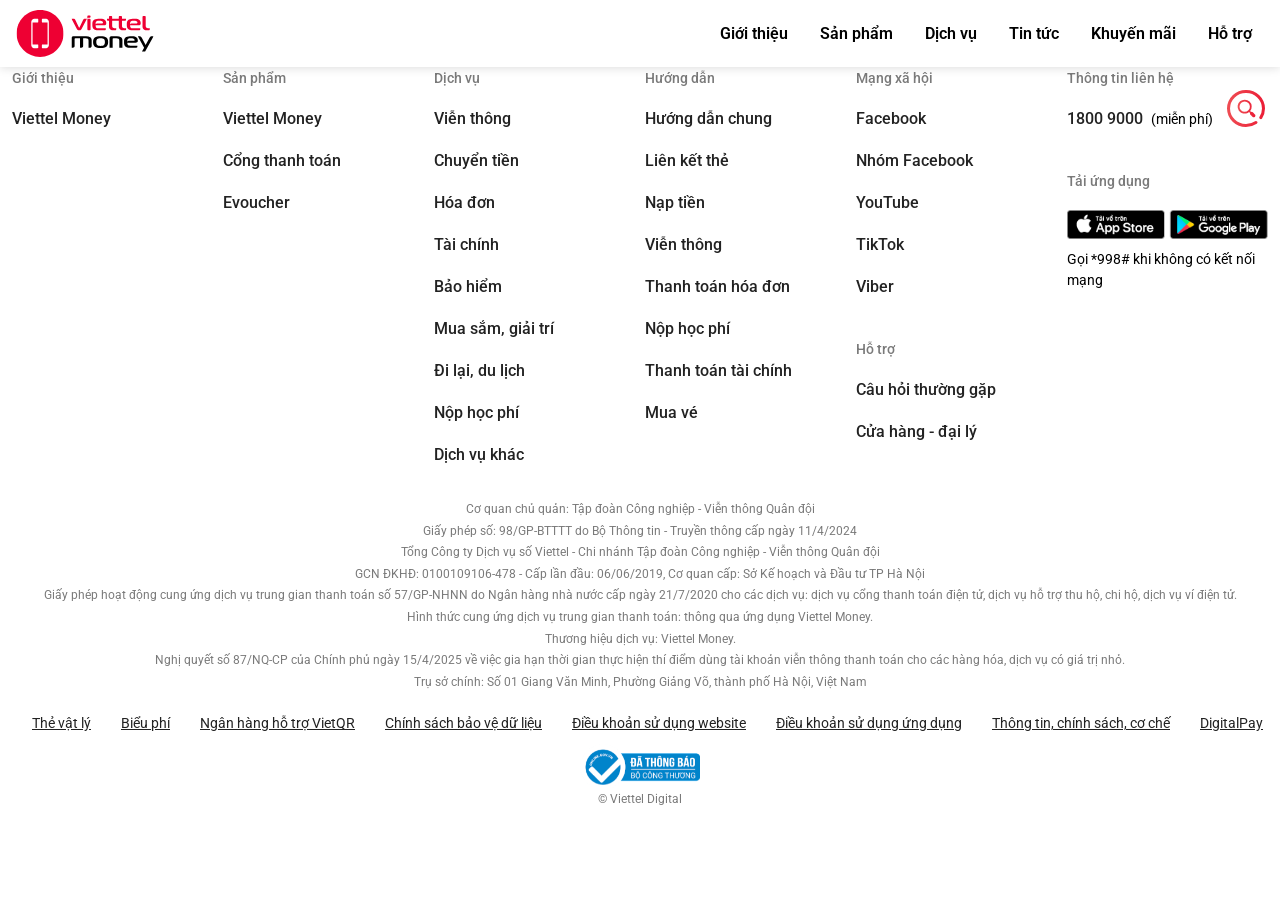
==== index.html @ 2fd71004 "up" ====
<!DOCTYPE html>
<html lang="ja">
	<head>
		<meta charset="utf-8">
		<meta http-equiv="x-ua-compatible" content="ie=edge">
		<meta name="viewport" content="width=device-width,initial-scale=1,user-scalable=no">
		<title></title>
		<meta name="description" content="">
		<meta name="keywords" content="">
		<meta name="format-detection" content="telephone=no">
		<link type="text/css" rel="stylesheet" href="./css/styles.css">
	</head>
	<body>
		<header id="header">
			<div class="inner">
				<a href="./" class="header-logo">
					<img src="./img/logo.svg" alt="img">
				</a>
				<nav class="header-nav">
					<ul class="header-nav__menu">
						<li class="header-nav__menu-item">
							<a href="">Giới thiệu</a>
						</li>
						<li class="header-nav__menu-item">
							<a href="">Sản phẩm</a>
						</li>
						<li class="header-nav__menu-item">
							<a href="">Dịch vụ</a>
						</li>
						<li class="header-nav__menu-item">
							<a href="">Tin tức</a>
						</li>
						<li class="header-nav__menu-item">
							<a href="">Khuyến mãi</a>
						</li>
						<li class="header-nav__menu-item">
							<a href="">Hỗ trợ</a>
						</li>
					</ul>
				</nav>
				<span class="js-mobile">
					<span></span>
				</span>
			</div>
		</header>
		<main id="page-index" class="wrapper">
			<section>
			</section>
		</main>
		<footer id="footer">
			<div class="inner">
				<nav class="footer-nav">
					<div class="footer-nav__item">
						<h4 class="footer-nav__ttl">Giới thiệu</h4>
						<ul class="footer-nav__menu">
							<li><a href="">Viettel Money</a></li>
						</ul>
					</div>
					<div class="footer-nav__item">
						<h4 class="footer-nav__ttl">Sản phẩm</h4>
						<ul class="footer-nav__menu">
							<li><a href="">Viettel Money</a></li>
							<li><a href="">Cổng thanh toán</a></li>
							<li><a href="">Evoucher</a></li>
						</ul>
					</div>
					<div class="footer-nav__item">
						<h4 class="footer-nav__ttl">Dịch vụ</h4>
						<ul class="footer-nav__menu">
							<li><a href="">Viễn thông</a></li>
							<li><a href="">Chuyển tiền</a></li>
							<li><a href="">Hóa đơn</a></li>
							<li><a href="">Tài chính</a></li>
							<li><a href="">Bảo hiểm</a></li>
							<li><a href="">Mua sắm, giải trí</a></li>
							<li><a href="">Đi lại, du lịch</a></li>
							<li><a href="">Nộp học phí</a></li>
							<li><a href="">Dịch vụ khác</a></li>
						</ul>
					</div>
					<div class="footer-nav__item">
						<h4 class="footer-nav__ttl">Hướng dẫn</h4>
						<ul class="footer-nav__menu">
							<li><a href="">Hướng dẫn chung</a></li>
							<li><a href="">Liên kết thẻ</a></li>
							<li><a href="">Nạp tiền</a></li>
							<li><a href="">Viễn thông</a></li>
							<li><a href="">Thanh toán hóa đơn</a></li>
							<li><a href="">Nộp học phí</a></li>
							<li><a href="">Thanh toán tài chính</a></li>
							<li><a href="">Mua vé</a></li>
						</ul>
					</div>
					<div class="footer-nav__item">
						<h4 class="footer-nav__ttl">Mạng xã hội</h4>
						<ul class="footer-nav__menu">
							<li><a href="">Facebook</a></li>
							<li><a href="">Nhóm Facebook</a></li>
							<li><a href="">YouTube</a></li>
							<li><a href="">TikTok</a></li>
							<li><a href="">Viber</a></li>
						</ul>
						<h4 class="footer-nav__ttl">Hỗ trợ</h4>
						<ul class="footer-nav__menu">
							<li><a href="">Câu hỏi thường gặp</a></li>
							<li><a href="">Cửa hàng - đại lý</a></li>
						</ul>
					</div>
					<div class="footer-nav__item">
						<h4 class="footer-nav__ttl">Thông tin liên hệ</h4>
						<ul class="footer-nav__menu">
							<li><a href="">1800 9000 &nbsp;</a><span>(miễn phí)</span></li>
						</ul>
						<h4 class="footer-nav__ttl">Tải ứng dụng</h4>
						<div class="footer-nav__img">
							<a href="viettelmoney.go.link/hvnWR" target="_blank">
								<img src="./img/app.png" alt="img">
							</a>
						</div>
						<p>Gọi *998# khi không có kết nối mạng</p>
					</div>
				</nav>
				<div class="footer-note">
					<p> Cơ quan chủ quản: Tập đoàn Công nghiệp - Viễn thông Quân đội<br> Giấy phép số: 98/GP-BTTTT do Bộ Thông tin - Truyền thông cấp ngày 11/4/2024<br> Tổng Công ty Dịch vụ số Viettel - Chi nhánh Tập đoàn Công nghiệp - Viễn thông Quân đội<br> GCN ĐKHĐ: 0100109106-478 - Cấp lần đầu: 06/06/2019, Cơ quan cấp: Sở Kế hoạch và Đầu tư TP Hà Nội<br> Giấy phép hoạt động cung ứng dịch vụ trung gian thanh toán số 57/GP-NHNN do Ngân hàng nhà nước cấp ngày 21/7/2020 cho các dịch vụ: dịch vụ cổng thanh toán điện tử, dịch vụ hỗ trợ thu hộ, chi hộ, dịch vụ ví điện tử.<br> Hình thức cung ứng dịch vụ trung gian thanh toán: thông qua ứng dụng Viettel Money.<br> Thương hiệu dịch vụ: Viettel Money.<br> Nghị quyết số 87/NQ-CP của Chính phủ ngày 15/4/2025 về việc gia hạn thời gian thực hiện thí điểm dùng tài khoản viễn thông thanh toán cho các hàng hóa, dịch vụ có giá trị nhỏ.<br> Trụ sở chính: Số 01 Giang Văn Minh, Phường Giảng Võ, thành phố Hà Nội, Việt Nam </p>
				</div>
				<ul class="footer-links">
					<li><a href="https://viettelmoney.vn/wp-content/uploads/Thevatly.pdf" target="_blank">Thẻ vật lý</a></li>
					<li><a href="https://viettelmoney.vn/wp-content/uploads/BieuphidichvuViettelMoney.pdf" target="_blank">Biểu phí</a></li>
					<li><a href="https://viettelmoney.vn/wp-content/uploads/NganhanghotroVietQR.pdf" target="_blank">Ngân hàng hỗ trợ VietQR</a></li>
					<li><a href="https://viettelmoney.vn/wp-content/uploads/Baovedulieucanhan.pdf" target="_blank">Chính sách bảo vệ dữ liệu</a></li>
					<li><a href="https://viettelmoney.vn/wp-content/uploads/TNC-ViettelMoney.pdf" target="_blank">Điều khoản sử dụng website</a></li>
					<li><a href="https://viettelmoney.vn/wp-content/uploads/DieukhoansudungViettelMoney.pdf" target="_blank">Điều khoản sử dụng ứng dụng</a></li>
					<li><a href="https://viettelmoney.vn/wp-content/uploads/QCHDsanTMDTViettelMoney.pdf" target="_blank">Thông tin, chính sách, cơ chế</a></li>
					<li><a href="https://viettelmoney.vn/wp-content/uploads/DieukhoanvaBieuphiDigitalPay.pdf" target="_blank">DigitalPay</a></li>
				</ul>
				<div class="footer-nooty">
					<a href="http://online.gov.vn/Website/chi-tiet-135501" target="_blank"><img src="./img/nooty.png" alt="img" width="120"></a>
				</div>
				<div class="copyright"> © Viettel Digital </div>
			</div>
		</footer>
		<div class="search-item open-search">
			<img src="./img/search.svg" alt="search">
		</div>
		<div class="popup" id="popup-search">
			<div class="popup-bg js-close"></div>
			<div class="popup-content">
				<div class="popup-content__close js-close">
					<img src="./img/close.png" alt="img">
				</div>
				<div class="popup-search">
					<div class="popup-search__input">
						<input type="text" class="form-control" placeholder="Thông tin bạn cần tìm...">
					</div>
					<button type="button" class="popup-search__btn"> Tìm kiếm </button>
				</div>
			</div>
		</div>
		<script src="https://ajax.googleapis.com/ajax/libs/jquery/3.6.0/jquery.min.js"></script>
		<script src="./js/setting.js"></script>
	</body>
</html>
---- css/styles.css ----
@import url("https://fonts.googleapis.com/css2?family=Roboto:ital,wght@0,100..900;1,100..900&display=swap");html{overflow-y:scroll;overflow-x:hidden;font-size:10px;-ms-text-size-adjust:100%;-webkit-text-size-adjust:100%}blockquote,body,code,dd,div,dl,dt,fieldset,form,h1,h2,h3,h4,h5,h6,input,legend,li,ol,p,pre,td,textarea,th,ul{margin:0;padding:0}*{box-sizing:border-box}table{border-collapse:collapse;border-spacing:0}fieldset,img{border:0}img{vertical-align:middle;max-width:100%;height:auto}address,caption,cite,code,dfn,var{font-style:normal;font-weight:400}li{list-style:none}caption,th{text-align:left}h1,h2,h3,h4,h5,h6{font-size:100%;font-weight:400}q:after,q:before{content:""}abbr,acronym{border:0;font-variant:normal}sup{vertical-align:text-top}sub{vertical-align:text-bottom}button,input,select,textarea{font-family:inherit;font-size:inherit;font-weight:inherit;outline:none;-webkit-appearance:none;-moz-appearance:none;appearance:none}input,select,textarea{*font-size:100%}legend{color:#000}del,ins{text-decoration:none}main{display:block}section{position:relative}@media screen and (min-width:835px){.mbpc-1{margin-bottom:1px!important}}@media screen and (max-width:834px){.mbsp-1{margin-bottom:1px!important}}@media screen and (min-width:835px){.mbpc-2{margin-bottom:2px!important}}@media screen and (max-width:834px){.mbsp-2{margin-bottom:2px!important}}@media screen and (min-width:835px){.mbpc-3{margin-bottom:3px!important}}@media screen and (max-width:834px){.mbsp-3{margin-bottom:3px!important}}@media screen and (min-width:835px){.mbpc-4{margin-bottom:4px!important}}@media screen and (max-width:834px){.mbsp-4{margin-bottom:4px!important}}@media screen and (min-width:835px){.mbpc-5{margin-bottom:5px!important}}@media screen and (max-width:834px){.mbsp-5{margin-bottom:5px!important}}@media screen and (min-width:835px){.mbpc-6{margin-bottom:6px!important}}@media screen and (max-width:834px){.mbsp-6{margin-bottom:6px!important}}@media screen and (min-width:835px){.mbpc-7{margin-bottom:7px!important}}@media screen and (max-width:834px){.mbsp-7{margin-bottom:7px!important}}@media screen and (min-width:835px){.mbpc-8{margin-bottom:8px!important}}@media screen and (max-width:834px){.mbsp-8{margin-bottom:8px!important}}@media screen and (min-width:835px){.mbpc-9{margin-bottom:9px!important}}@media screen and (max-width:834px){.mbsp-9{margin-bottom:9px!important}}@media screen and (min-width:835px){.mbpc-10{margin-bottom:10px!important}}@media screen and (max-width:834px){.mbsp-10{margin-bottom:10px!important}}@media screen and (min-width:835px){.mbpc-11{margin-bottom:11px!important}}@media screen and (max-width:834px){.mbsp-11{margin-bottom:11px!important}}@media screen and (min-width:835px){.mbpc-12{margin-bottom:12px!important}}@media screen and (max-width:834px){.mbsp-12{margin-bottom:12px!important}}@media screen and (min-width:835px){.mbpc-13{margin-bottom:13px!important}}@media screen and (max-width:834px){.mbsp-13{margin-bottom:13px!important}}@media screen and (min-width:835px){.mbpc-14{margin-bottom:14px!important}}@media screen and (max-width:834px){.mbsp-14{margin-bottom:14px!important}}@media screen and (min-width:835px){.mbpc-15{margin-bottom:15px!important}}@media screen and (max-width:834px){.mbsp-15{margin-bottom:15px!important}}@media screen and (min-width:835px){.mbpc-16{margin-bottom:16px!important}}@media screen and (max-width:834px){.mbsp-16{margin-bottom:16px!important}}@media screen and (min-width:835px){.mbpc-17{margin-bottom:17px!important}}@media screen and (max-width:834px){.mbsp-17{margin-bottom:17px!important}}@media screen and (min-width:835px){.mbpc-18{margin-bottom:18px!important}}@media screen and (max-width:834px){.mbsp-18{margin-bottom:18px!important}}@media screen and (min-width:835px){.mbpc-19{margin-bottom:19px!important}}@media screen and (max-width:834px){.mbsp-19{margin-bottom:19px!important}}@media screen and (min-width:835px){.mbpc-20{margin-bottom:20px!important}}@media screen and (max-width:834px){.mbsp-20{margin-bottom:20px!important}}@media screen and (min-width:835px){.mbpc-21{margin-bottom:21px!important}}@media screen and (max-width:834px){.mbsp-21{margin-bottom:21px!important}}@media screen and (min-width:835px){.mbpc-22{margin-bottom:22px!important}}@media screen and (max-width:834px){.mbsp-22{margin-bottom:22px!important}}@media screen and (min-width:835px){.mbpc-23{margin-bottom:23px!important}}@media screen and (max-width:834px){.mbsp-23{margin-bottom:23px!important}}@media screen and (min-width:835px){.mbpc-24{margin-bottom:24px!important}}@media screen and (max-width:834px){.mbsp-24{margin-bottom:24px!important}}@media screen and (min-width:835px){.mbpc-25{margin-bottom:25px!important}}@media screen and (max-width:834px){.mbsp-25{margin-bottom:25px!important}}@media screen and (min-width:835px){.mbpc-26{margin-bottom:26px!important}}@media screen and (max-width:834px){.mbsp-26{margin-bottom:26px!important}}@media screen and (min-width:835px){.mbpc-27{margin-bottom:27px!important}}@media screen and (max-width:834px){.mbsp-27{margin-bottom:27px!important}}@media screen and (min-width:835px){.mbpc-28{margin-bottom:28px!important}}@media screen and (max-width:834px){.mbsp-28{margin-bottom:28px!important}}@media screen and (min-width:835px){.mbpc-29{margin-bottom:29px!important}}@media screen and (max-width:834px){.mbsp-29{margin-bottom:29px!important}}@media screen and (min-width:835px){.mbpc-30{margin-bottom:30px!important}}@media screen and (max-width:834px){.mbsp-30{margin-bottom:30px!important}}@media screen and (min-width:835px){.mbpc-31{margin-bottom:31px!important}}@media screen and (max-width:834px){.mbsp-31{margin-bottom:31px!important}}@media screen and (min-width:835px){.mbpc-32{margin-bottom:32px!important}}@media screen and (max-width:834px){.mbsp-32{margin-bottom:32px!important}}@media screen and (min-width:835px){.mbpc-33{margin-bottom:33px!important}}@media screen and (max-width:834px){.mbsp-33{margin-bottom:33px!important}}@media screen and (min-width:835px){.mbpc-34{margin-bottom:34px!important}}@media screen and (max-width:834px){.mbsp-34{margin-bottom:34px!important}}@media screen and (min-width:835px){.mbpc-35{margin-bottom:35px!important}}@media screen and (max-width:834px){.mbsp-35{margin-bottom:35px!important}}@media screen and (min-width:835px){.mbpc-36{margin-bottom:36px!important}}@media screen and (max-width:834px){.mbsp-36{margin-bottom:36px!important}}@media screen and (min-width:835px){.mbpc-37{margin-bottom:37px!important}}@media screen and (max-width:834px){.mbsp-37{margin-bottom:37px!important}}@media screen and (min-width:835px){.mbpc-38{margin-bottom:38px!important}}@media screen and (max-width:834px){.mbsp-38{margin-bottom:38px!important}}@media screen and (min-width:835px){.mbpc-39{margin-bottom:39px!important}}@media screen and (max-width:834px){.mbsp-39{margin-bottom:39px!important}}@media screen and (min-width:835px){.mbpc-40{margin-bottom:40px!important}}@media screen and (max-width:834px){.mbsp-40{margin-bottom:40px!important}}@media screen and (min-width:835px){.mbpc-41{margin-bottom:41px!important}}@media screen and (max-width:834px){.mbsp-41{margin-bottom:41px!important}}@media screen and (min-width:835px){.mbpc-42{margin-bottom:42px!important}}@media screen and (max-width:834px){.mbsp-42{margin-bottom:42px!important}}@media screen and (min-width:835px){.mbpc-43{margin-bottom:43px!important}}@media screen and (max-width:834px){.mbsp-43{margin-bottom:43px!important}}@media screen and (min-width:835px){.mbpc-44{margin-bottom:44px!important}}@media screen and (max-width:834px){.mbsp-44{margin-bottom:44px!important}}@media screen and (min-width:835px){.mbpc-45{margin-bottom:45px!important}}@media screen and (max-width:834px){.mbsp-45{margin-bottom:45px!important}}@media screen and (min-width:835px){.mbpc-46{margin-bottom:46px!important}}@media screen and (max-width:834px){.mbsp-46{margin-bottom:46px!important}}@media screen and (min-width:835px){.mbpc-47{margin-bottom:47px!important}}@media screen and (max-width:834px){.mbsp-47{margin-bottom:47px!important}}@media screen and (min-width:835px){.mbpc-48{margin-bottom:48px!important}}@media screen and (max-width:834px){.mbsp-48{margin-bottom:48px!important}}@media screen and (min-width:835px){.mbpc-49{margin-bottom:49px!important}}@media screen and (max-width:834px){.mbsp-49{margin-bottom:49px!important}}@media screen and (min-width:835px){.mbpc-50{margin-bottom:50px!important}}@media screen and (max-width:834px){.mbsp-50{margin-bottom:50px!important}}@media screen and (min-width:835px){.mbpc-51{margin-bottom:51px!important}}@media screen and (max-width:834px){.mbsp-51{margin-bottom:51px!important}}@media screen and (min-width:835px){.mbpc-52{margin-bottom:52px!important}}@media screen and (max-width:834px){.mbsp-52{margin-bottom:52px!important}}@media screen and (min-width:835px){.mbpc-53{margin-bottom:53px!important}}@media screen and (max-width:834px){.mbsp-53{margin-bottom:53px!important}}@media screen and (min-width:835px){.mbpc-54{margin-bottom:54px!important}}@media screen and (max-width:834px){.mbsp-54{margin-bottom:54px!important}}@media screen and (min-width:835px){.mbpc-55{margin-bottom:55px!important}}@media screen and (max-width:834px){.mbsp-55{margin-bottom:55px!important}}@media screen and (min-width:835px){.mbpc-56{margin-bottom:56px!important}}@media screen and (max-width:834px){.mbsp-56{margin-bottom:56px!important}}@media screen and (min-width:835px){.mbpc-57{margin-bottom:57px!important}}@media screen and (max-width:834px){.mbsp-57{margin-bottom:57px!important}}@media screen and (min-width:835px){.mbpc-58{margin-bottom:58px!important}}@media screen and (max-width:834px){.mbsp-58{margin-bottom:58px!important}}@media screen and (min-width:835px){.mbpc-59{margin-bottom:59px!important}}@media screen and (max-width:834px){.mbsp-59{margin-bottom:59px!important}}@media screen and (min-width:835px){.mbpc-60{margin-bottom:60px!important}}@media screen and (max-width:834px){.mbsp-60{margin-bottom:60px!important}}@media screen and (min-width:835px){.mbpc-61{margin-bottom:61px!important}}@media screen and (max-width:834px){.mbsp-61{margin-bottom:61px!important}}@media screen and (min-width:835px){.mbpc-62{margin-bottom:62px!important}}@media screen and (max-width:834px){.mbsp-62{margin-bottom:62px!important}}@media screen and (min-width:835px){.mbpc-63{margin-bottom:63px!important}}@media screen and (max-width:834px){.mbsp-63{margin-bottom:63px!important}}@media screen and (min-width:835px){.mbpc-64{margin-bottom:64px!important}}@media screen and (max-width:834px){.mbsp-64{margin-bottom:64px!important}}@media screen and (min-width:835px){.mbpc-65{margin-bottom:65px!important}}@media screen and (max-width:834px){.mbsp-65{margin-bottom:65px!important}}@media screen and (min-width:835px){.mbpc-66{margin-bottom:66px!important}}@media screen and (max-width:834px){.mbsp-66{margin-bottom:66px!important}}@media screen and (min-width:835px){.mbpc-67{margin-bottom:67px!important}}@media screen and (max-width:834px){.mbsp-67{margin-bottom:67px!important}}@media screen and (min-width:835px){.mbpc-68{margin-bottom:68px!important}}@media screen and (max-width:834px){.mbsp-68{margin-bottom:68px!important}}@media screen and (min-width:835px){.mbpc-69{margin-bottom:69px!important}}@media screen and (max-width:834px){.mbsp-69{margin-bottom:69px!important}}@media screen and (min-width:835px){.mbpc-70{margin-bottom:70px!important}}@media screen and (max-width:834px){.mbsp-70{margin-bottom:70px!important}}@media screen and (min-width:835px){.mbpc-71{margin-bottom:71px!important}}@media screen and (max-width:834px){.mbsp-71{margin-bottom:71px!important}}@media screen and (min-width:835px){.mbpc-72{margin-bottom:72px!important}}@media screen and (max-width:834px){.mbsp-72{margin-bottom:72px!important}}@media screen and (min-width:835px){.mbpc-73{margin-bottom:73px!important}}@media screen and (max-width:834px){.mbsp-73{margin-bottom:73px!important}}@media screen and (min-width:835px){.mbpc-74{margin-bottom:74px!important}}@media screen and (max-width:834px){.mbsp-74{margin-bottom:74px!important}}@media screen and (min-width:835px){.mbpc-75{margin-bottom:75px!important}}@media screen and (max-width:834px){.mbsp-75{margin-bottom:75px!important}}@media screen and (min-width:835px){.mbpc-76{margin-bottom:76px!important}}@media screen and (max-width:834px){.mbsp-76{margin-bottom:76px!important}}@media screen and (min-width:835px){.mbpc-77{margin-bottom:77px!important}}@media screen and (max-width:834px){.mbsp-77{margin-bottom:77px!important}}@media screen and (min-width:835px){.mbpc-78{margin-bottom:78px!important}}@media screen and (max-width:834px){.mbsp-78{margin-bottom:78px!important}}@media screen and (min-width:835px){.mbpc-79{margin-bottom:79px!important}}@media screen and (max-width:834px){.mbsp-79{margin-bottom:79px!important}}@media screen and (min-width:835px){.mbpc-80{margin-bottom:80px!important}}@media screen and (max-width:834px){.mbsp-80{margin-bottom:80px!important}}@media screen and (min-width:835px){.mbpc-81{margin-bottom:81px!important}}@media screen and (max-width:834px){.mbsp-81{margin-bottom:81px!important}}@media screen and (min-width:835px){.mbpc-82{margin-bottom:82px!important}}@media screen and (max-width:834px){.mbsp-82{margin-bottom:82px!important}}@media screen and (min-width:835px){.mbpc-83{margin-bottom:83px!important}}@media screen and (max-width:834px){.mbsp-83{margin-bottom:83px!important}}@media screen and (min-width:835px){.mbpc-84{margin-bottom:84px!important}}@media screen and (max-width:834px){.mbsp-84{margin-bottom:84px!important}}@media screen and (min-width:835px){.mbpc-85{margin-bottom:85px!important}}@media screen and (max-width:834px){.mbsp-85{margin-bottom:85px!important}}@media screen and (min-width:835px){.mbpc-86{margin-bottom:86px!important}}@media screen and (max-width:834px){.mbsp-86{margin-bottom:86px!important}}@media screen and (min-width:835px){.mbpc-87{margin-bottom:87px!important}}@media screen and (max-width:834px){.mbsp-87{margin-bottom:87px!important}}@media screen and (min-width:835px){.mbpc-88{margin-bottom:88px!important}}@media screen and (max-width:834px){.mbsp-88{margin-bottom:88px!important}}@media screen and (min-width:835px){.mbpc-89{margin-bottom:89px!important}}@media screen and (max-width:834px){.mbsp-89{margin-bottom:89px!important}}@media screen and (min-width:835px){.mbpc-90{margin-bottom:90px!important}}@media screen and (max-width:834px){.mbsp-90{margin-bottom:90px!important}}@media screen and (min-width:835px){.mbpc-91{margin-bottom:91px!important}}@media screen and (max-width:834px){.mbsp-91{margin-bottom:91px!important}}@media screen and (min-width:835px){.mbpc-92{margin-bottom:92px!important}}@media screen and (max-width:834px){.mbsp-92{margin-bottom:92px!important}}@media screen and (min-width:835px){.mbpc-93{margin-bottom:93px!important}}@media screen and (max-width:834px){.mbsp-93{margin-bottom:93px!important}}@media screen and (min-width:835px){.mbpc-94{margin-bottom:94px!important}}@media screen and (max-width:834px){.mbsp-94{margin-bottom:94px!important}}@media screen and (min-width:835px){.mbpc-95{margin-bottom:95px!important}}@media screen and (max-width:834px){.mbsp-95{margin-bottom:95px!important}}@media screen and (min-width:835px){.mbpc-96{margin-bottom:96px!important}}@media screen and (max-width:834px){.mbsp-96{margin-bottom:96px!important}}@media screen and (min-width:835px){.mbpc-97{margin-bottom:97px!important}}@media screen and (max-width:834px){.mbsp-97{margin-bottom:97px!important}}@media screen and (min-width:835px){.mbpc-98{margin-bottom:98px!important}}@media screen and (max-width:834px){.mbsp-98{margin-bottom:98px!important}}@media screen and (min-width:835px){.mbpc-99{margin-bottom:99px!important}}@media screen and (max-width:834px){.mbsp-99{margin-bottom:99px!important}}@media screen and (min-width:835px){.mbpc-100{margin-bottom:100px!important}}@media screen and (max-width:834px){.mbsp-100{margin-bottom:100px!important}}.mb0{margin-bottom:0!important}body{color:#000;font-family:Roboto,sans-serif;font-size:16px;-webkit-font-smoothing:antialiased;line-height:1.5;overflow-x:hidden}a{text-decoration:none;-webkit-backface-visibility:hidden;transition:all .3s ease}a:hover{opacity:.7}@media (-ms-high-contrast:active),(-ms-high-contrast:none){a{display:inline-block}}@media screen and (min-width:835px){a[href^=tel]{pointer-events:none}}@media screen and (max-width:834px){a{-webkit-tap-highlight-color:transparent}}.clearfix{*zoom:1}.clearfix:after,.clearfix:before{content:"";display:table}.clearfix:after{clear:both}@media screen and (max-width:834px){.pc{display:none!important}}@media screen and (max-width:1024px){.pc-tb{display:none!important}}@media screen and (max-width:990px){.pc-lg{display:none!important}}@media screen and (max-width:640px){.pc-sm{display:none!important}}@media screen and (max-width:374px){.pc-xs{display:none!important}}@media screen and (min-width:835px){.sp{display:none!important}}@media screen and (min-width:1025px){.sp-tb{display:none!important}}@media screen and (min-width:991px){.sp-lg{display:none!important}}@media screen and (min-width:641px){.sp-sm{display:none!important}}.u-fn-hover{display:inline-block}@media screen and (min-width:835px){.u-fn-hover{transition:all .2s}.u-fn-hover:hover{opacity:.7}}.u-pull--left{margin-left:calc((100vw - 100%) / 2 * -1)}.u-pull--right{margin-right:calc((100vw - 100%) / 2 * -1)}.c-al--c{text-align:center!important}.c-al--r{text-align:right!important}.c-al--l{text-align:left!important}.inner{display:block;max-width:1320px;padding:0 12px;margin:0 auto}.wrapper{padding-top:68px}.form-control{display:block;width:100%;height:48px;background:#fff;border:1px solid #ccc;font-weight:500;padding:5px 10px;font-size:16px}.form-control:focus{border-color:#66afe9;outline:0;box-shadow:inset 0 1px 1px rgba(0,0,0,.075),0 0 8px rgba(102,175,233,.6)}.form-control::-webkit-input-placeholder{color:#c6ccd6}.form-control:-moz-placeholder,.form-control::-moz-placeholder{color:#c6ccd6}.form-control:-ms-input-placeholder{color:#c6ccd6}input::-webkit-inner-spin-button,input::-webkit-outer-spin-button{-webkit-appearance:none;margin:0}input[type=number]{-moz-appearance:textfield}textarea.form-control{height:250px;-webkit-appearance:none;-moz-appearance:none;appearance:none;resize:none}@media screen and (max-width:834px){textarea.form-control{height:222px}}#header{background:#fff;box-shadow:0 0 10px 0 rgba(0,0,0,.16);position:fixed;top:0;left:0;right:0;z-index:99}#header .inner{display:-ms-flexbox;display:flex;-ms-flex-pack:justify;justify-content:space-between;-ms-flex-align:center;align-items:center;-ms-flex-wrap:wrap;flex-wrap:wrap}#header .header-logo{display:block;width:146px}@media screen and (min-width:835px){#header .header-nav{width:calc(100% - 150px)}}@media screen and (max-width:1024px){#header .header-nav{display:none;position:absolute;top:0;left:0;right:0;height:100vh;padding:60px 20px 0;overflow-y:scroll}#header .header-nav.active{display:block}}#header .header-nav__menu{display:-ms-flexbox;display:flex;-ms-flex-wrap:wrap;flex-wrap:wrap;-ms-flex-pack:end;justify-content:flex-end}@media screen and (max-width:1024px){#header .header-nav__menu{display:block}}#header .header-nav__menu-item>a{display:block;font-size:16px;font-weight:600;color:#000;padding:0 16px}#header .header-nav__menu-item>a:hover{color:#e03;opacity:1}#header .js-mobile{width:26px;height:30px;position:absolute;right:20px;top:50%;transform:translateY(-50%);cursor:pointer;z-index:12;display:none}@media screen and (max-width:1024px){#header .js-mobile{display:block}}#header .js-mobile span{position:absolute;top:50%;transform:translateY(-50%);display:block;width:100%;height:2px;background:#333;border-radius:3px}#header .js-mobile span:after,#header .js-mobile span:before{position:absolute;left:0;width:100%;height:100%;background:#333;content:"";transition:transform .3s;border-radius:3px}#header .js-mobile span:before{transform:translateY(-250%);top:-6px}#header .js-mobile span:after{transform:translateY(250%);bottom:-6px}#header .js-mobile--close span{background-color:transparent}#header .js-mobile--close span:after,#header .js-mobile--close span:before{width:100%;background:#333}#header .js-mobile--close span:before{transform:translateY(0) rotate(45deg);top:2px}#header .js-mobile--close span:after{transform:translateY(0) rotate(-45deg);bottom:-2px}.js-locked{overflow:hidden;-ms-touch-action:none;touch-action:none}.js-locked body{-webkit-overflow-scrolling:auto}#footer{font-size:14px}#footer a{color:#222}#footer .footer-nav{display:grid;grid-template-columns:1fr 1fr 1fr 1fr 1fr 1fr;gap:10px;margin-bottom:32px}#footer .footer-nav__ttl{display:block;margin-bottom:18px;font-weight:500;color:#7a7a7a}#footer .footer-nav__menu{margin-bottom:40px}#footer .footer-nav__menu:last-child{margin-bottom:0}#footer .footer-nav__menu li{margin-bottom:18px}#footer .footer-nav__menu li:last-child{margin-bottom:0}#footer .footer-nav__menu li a{display:inline-block;font-size:16px;font-weight:500}#footer .footer-nav__menu li a:hover{text-decoration:underline;opacity:1}#footer .footer-nav__img{margin-bottom:10px}#footer .footer-note{text-align:center;color:#7a7a7a;font-size:12px;line-height:1.8;margin-bottom:20px}#footer .footer-links{display:-ms-flexbox;display:flex;-ms-flex-pack:center;justify-content:center;-ms-flex-align:start;align-items:flex-start;-ms-flex-wrap:wrap;flex-wrap:wrap}#footer .footer-links li{margin:0 15px 10px}#footer .footer-links li:last-child{margin-right:0}#footer .footer-links li a{text-decoration:underline}#footer .footer-nooty{text-align:center}#footer .footer-nooty a{display:inline-block}#footer .copyright{text-align:center;font-size:12px;color:#7a7a7a}.search-item{width:38px;cursor:pointer;position:fixed;right:15px;border-radius:5px;z-index:10;top:90px;-webkit-backface-visibility:hidden;transition:all .3s ease}.search-item:hover{opacity:.7}.popup{position:fixed;top:0;left:0;right:0;bottom:0;z-index:-1;opacity:0;visibility:hidden;padding:30px 15px;background:rgba(0,0,0,.8);display:-ms-flexbox;display:flex;-ms-flex-pack:center;justify-content:center;-ms-flex-align:center;align-items:center;font-size:16px;-webkit-backface-visibility:hidden;transition:all .3s ease}.popup.active{opacity:1;visibility:visible;z-index:9999}.popup.active .popup-content{transform:scale(1);transition-delay:.3s}.popup-bg{position:absolute;top:0;left:0;right:0;bottom:0}.popup-content{width:100%;max-width:720px;position:relative;z-index:2;background:#fff;padding:50px 30px 30px;border-radius:30px;transform:scale(0)}.popup-content,.popup-content__close{-webkit-backface-visibility:hidden;transition:all .3s ease}.popup-content__close{position:absolute;top:15px;right:30px;width:20px;cursor:pointer}.popup-content__close:hover{opacity:.7}.popup-search{display:-ms-flexbox;display:flex;-ms-flex-wrap:wrap;flex-wrap:wrap}.popup-search__input{width:calc(100% - 104px)}.popup-search__input .form-control{border-radius:4px 0 0 4px}.popup-search__btn{width:104px;height:48px;font-weight:700;display:-ms-flexbox;display:flex;-ms-flex-pack:center;justify-content:center;-ms-flex-align:center;align-items:center;-ms-flex-wrap:wrap;flex-wrap:wrap;line-height:1;background:#e03;border-radius:0 4px 4px 0;color:#fff;cursor:pointer;border:none;outline:none;-webkit-backface-visibility:hidden;transition:all .3s ease}.popup-search__btn:hover{opacity:.7}
/*# sourceMappingURL=map/styles.css.map */
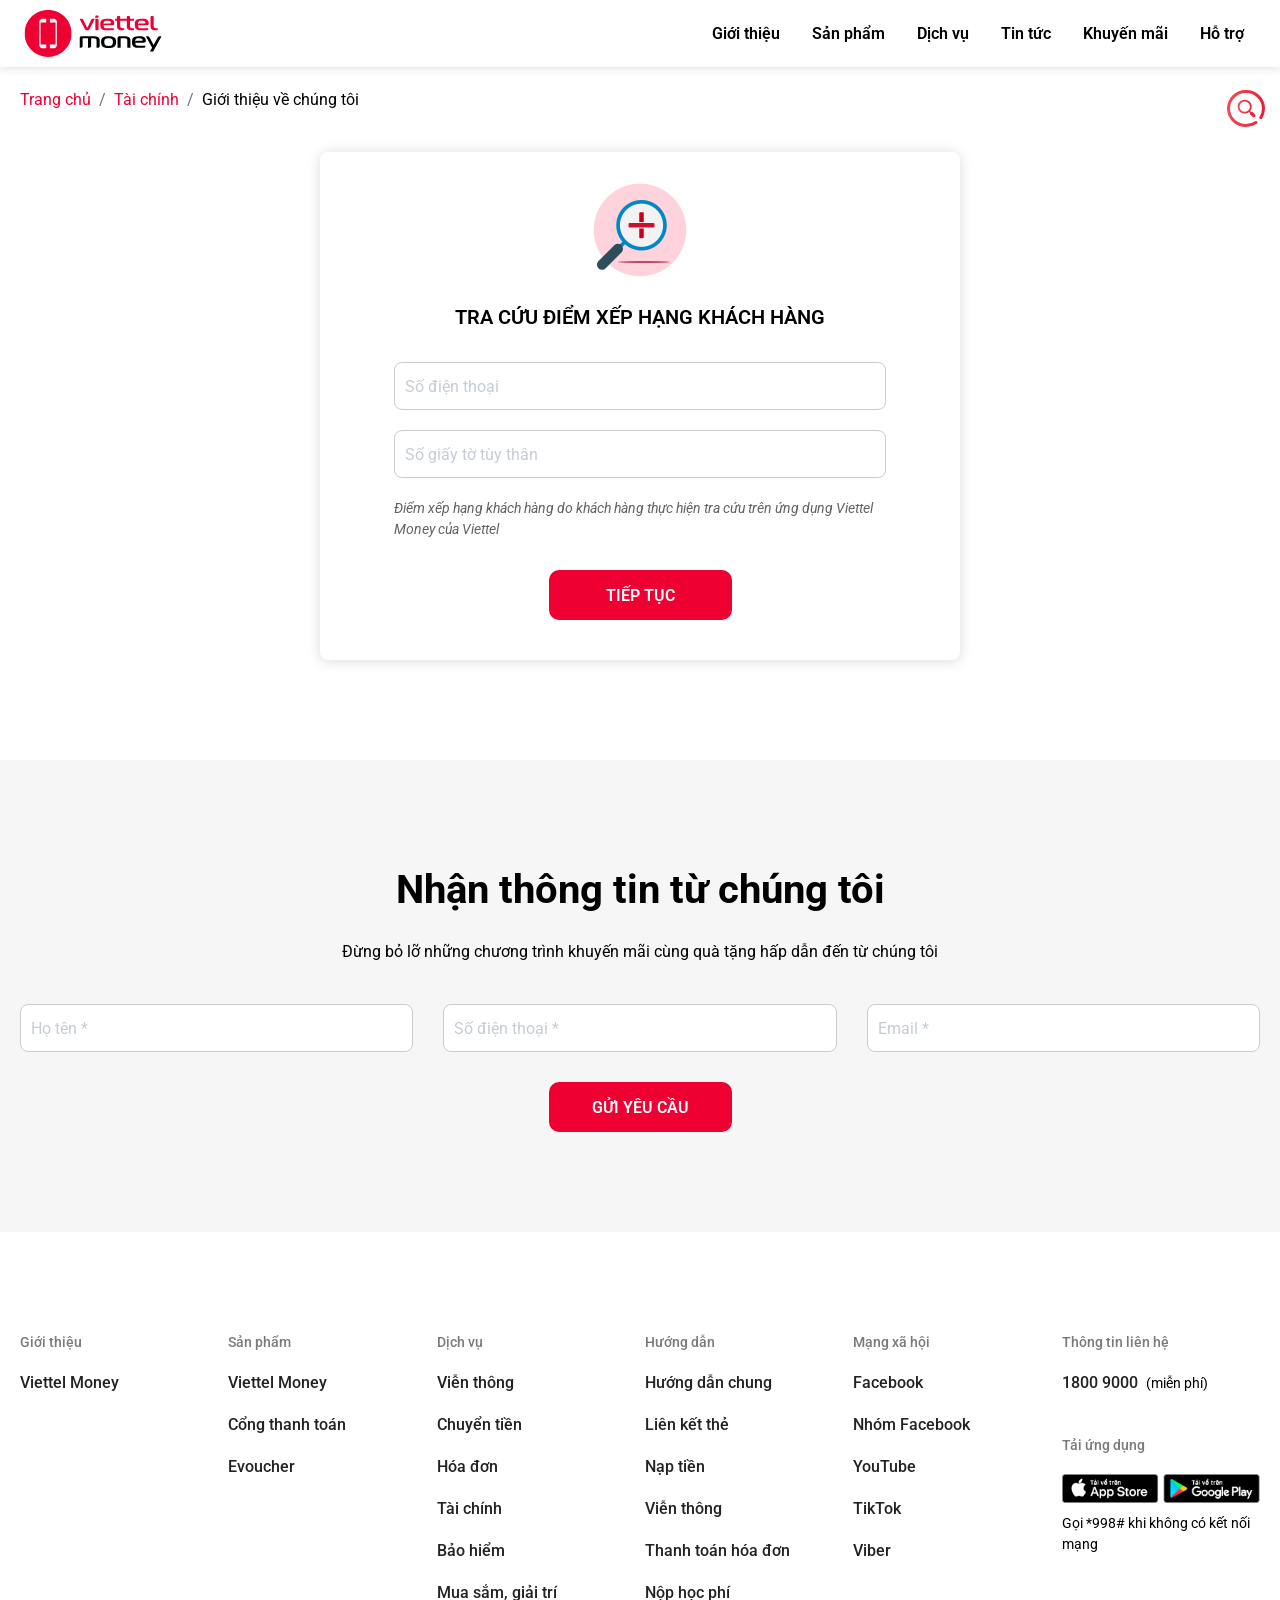
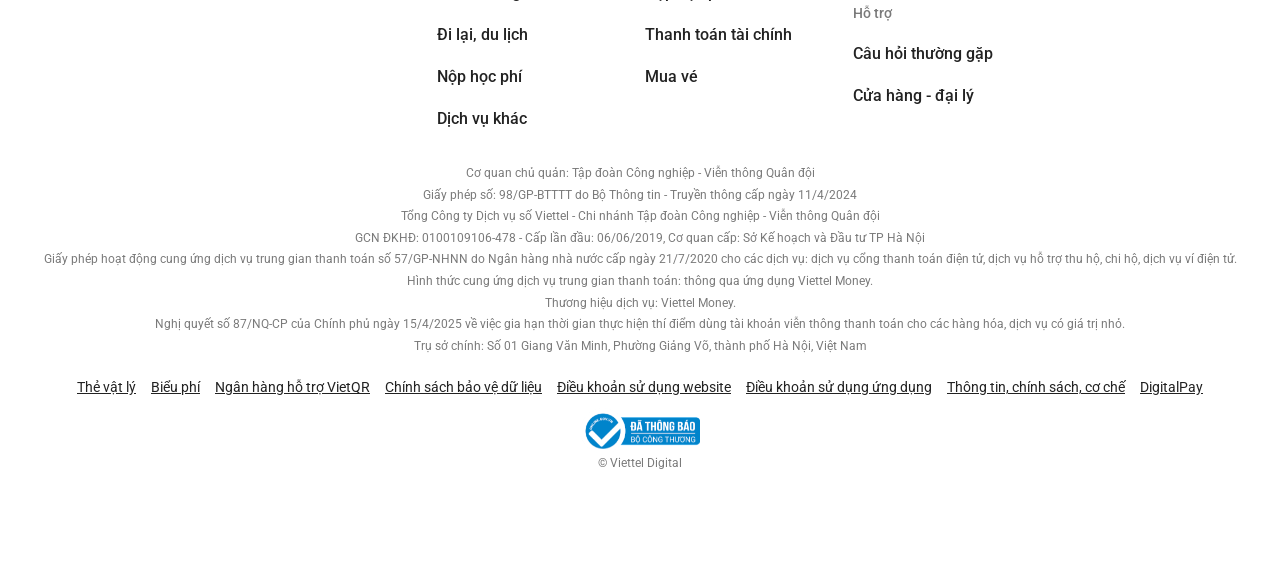
==== commit 082f82db: "up" ====
--- a/index.html
+++ b/index.html
@@ -44,8 +44,76 @@
 			</div>
 		</header>
 		<main id="page-index" class="wrapper">
-			<section>
+			<section class="sec-content">
+				<div class="inner">
+					<nav>
+						<ol class="breadcrumb">
+							<li class="breadcrumb-item"><a href="">Trang chủ</a></li>
+							<li class="breadcrumb-item"><a href="">Tài chính</a></li>
+							<li class="breadcrumb-item active">Giới thiệu về chúng tôi</li>
+						</ol>
+					</nav>
+					<div class="client-block">
+						<div class="client-block__img">
+							<img src="./img/search.png" alt="img">
+						</div>
+						<h2 class="client-block__ttl">TRA CỨU Điểm xếp hạng khách hàng</h2>
+						<div class="client-block__ct">
+							<div class="client-block__ct-item">
+								<input type="text" class="form-control" placeholder="Số điện thoại">
+								<small>Số điện thoại</small>
+							</div>
+							<div class="client-block__ct-item">
+								<input type="text" class="form-control" placeholder="Số giấy tờ tùy thân">
+								<small>Số giấy tờ tùy thân</small>
+							</div>
+							<p>
+								<i>Điểm xếp hạng khách hàng do khách hàng thực hiện tra cứu trên ứng dụng Viettel Money của Viettel</i>
+							</p>
+						</div>
+						<div class="client-block__sub">
+							<button type="button" class="c-btn__01">Tiếp tục</button>
+						</div>
+					</div>
+				</div>
 			</section>
+			<section class="sec-support">
+				<div class="inner">
+					<h2 class="c-ttl__01">Nhận thông tin từ chúng tôi</h2>
+					<div class="support-note">
+						<p> Đừng bỏ lỡ những chương trình khuyến mãi cùng quà tặng hấp dẫn đến từ chúng tôi </p>
+					</div>
+					<div class="support-block">
+						<div class="support-block__item">
+							<input type="text" class="form-control" placeholder="Họ tên *">
+						</div>
+						<div class="support-block__item">
+							<input type="text" class="form-control" placeholder="Số điện thoại *">
+						</div>
+						<div class="support-block__item">
+							<input type="text" class="form-control" placeholder="Email *">
+						</div>
+					</div>
+					<div class="support-sub">
+						<button type="button" class="c-btn__01">Gửi yêu cầu</button>
+					</div>
+				</div>
+			</section>
+			<div class="popup popup--small" id="popup-error">
+				<div class="popup-bg js-close"></div>
+				<div class="popup-content">
+					<div class="popup-content__close popup-content__close--02 js-close">
+						<img src="./img/close02.png" alt="img">
+					</div>
+					<div class="popup-img">
+						<img src="./img/error.png" alt="img">
+					</div>
+					<div class="popup-error c-al--c">
+						<p> Thông tin không chính xác.<br class="sp">Vui lòng kiểm tra và nhập lại. </p>
+						<button type="button" class="c-btn__01 js-close">Đóng</button>
+					</div>
+				</div>
+			</div>
 		</main>
 		<footer id="footer">
 			<div class="inner">
@@ -121,7 +189,7 @@
 					</div>
 				</nav>
 				<div class="footer-note">
-					<p> Cơ quan chủ quản: Tập đoàn Công nghiệp - Viễn thông Quân đội<br> Giấy phép số: 98/GP-BTTTT do Bộ Thông tin - Truyền thông cấp ngày 11/4/2024<br> Tổng Công ty Dịch vụ số Viettel - Chi nhánh Tập đoàn Công nghiệp - Viễn thông Quân đội<br> GCN ĐKHĐ: 0100109106-478 - Cấp lần đầu: 06/06/2019, Cơ quan cấp: Sở Kế hoạch và Đầu tư TP Hà Nội<br> Giấy phép hoạt động cung ứng dịch vụ trung gian thanh toán số 57/GP-NHNN do Ngân hàng nhà nước cấp ngày 21/7/2020 cho các dịch vụ: dịch vụ cổng thanh toán điện tử, dịch vụ hỗ trợ thu hộ, chi hộ, dịch vụ ví điện tử.<br> Hình thức cung ứng dịch vụ trung gian thanh toán: thông qua ứng dụng Viettel Money.<br> Thương hiệu dịch vụ: Viettel Money.<br> Nghị quyết số 87/NQ-CP của Chính phủ ngày 15/4/2025 về việc gia hạn thời gian thực hiện thí điểm dùng tài khoản viễn thông thanh toán cho các hàng hóa, dịch vụ có giá trị nhỏ.<br> Trụ sở chính: Số 01 Giang Văn Minh, Phường Giảng Võ, thành phố Hà Nội, Việt Nam </p>
+					<p> Cơ quan chủ quản: Tập đoàn Công nghiệp - Viễn thông Quân đội<br class="pc"> Giấy phép số: 98/GP-BTTTT do Bộ Thông tin - Truyền thông cấp ngày 11/4/2024<br> Tổng Công ty Dịch vụ số Viettel - Chi nhánh Tập đoàn Công nghiệp - Viễn thông Quân đội<br> GCN ĐKHĐ: 0100109106-478 - Cấp lần đầu: 06/06/2019, Cơ quan cấp: Sở Kế hoạch và Đầu tư TP Hà Nội<br> Giấy phép hoạt động cung ứng dịch vụ trung gian thanh toán số 57/GP-NHNN do Ngân hàng nhà nước cấp ngày 21/7/2020 cho các dịch vụ: dịch vụ cổng thanh toán điện tử, dịch vụ hỗ trợ thu hộ, chi hộ, dịch vụ ví điện tử.<br> Hình thức cung ứng dịch vụ trung gian thanh toán: thông qua ứng dụng Viettel Money.<br> Thương hiệu dịch vụ: Viettel Money.<br> Nghị quyết số 87/NQ-CP của Chính phủ ngày 15/4/2025 về việc gia hạn thời gian thực hiện thí điểm dùng tài khoản viễn thông thanh toán cho các hàng hóa, dịch vụ có giá trị nhỏ.<br> Trụ sở chính: Số 01 Giang Văn Minh, Phường Giảng Võ, thành phố Hà Nội, Việt Nam </p>
 				</div>
 				<ul class="footer-links">
 					<li><a href="https://viettelmoney.vn/wp-content/uploads/Thevatly.pdf" target="_blank">Thẻ vật lý</a></li>
--- a/css/styles.css
+++ b/css/styles.css
@@ -1,2 +1,2 @@
-@import url("https://fonts.googleapis.com/css2?family=Roboto:ital,wght@0,100..900;1,100..900&display=swap");html{overflow-y:scroll;overflow-x:hidden;font-size:10px;-ms-text-size-adjust:100%;-webkit-text-size-adjust:100%}blockquote,body,code,dd,div,dl,dt,fieldset,form,h1,h2,h3,h4,h5,h6,input,legend,li,ol,p,pre,td,textarea,th,ul{margin:0;padding:0}*{box-sizing:border-box}table{border-collapse:collapse;border-spacing:0}fieldset,img{border:0}img{vertical-align:middle;max-width:100%;height:auto}address,caption,cite,code,dfn,var{font-style:normal;font-weight:400}li{list-style:none}caption,th{text-align:left}h1,h2,h3,h4,h5,h6{font-size:100%;font-weight:400}q:after,q:before{content:""}abbr,acronym{border:0;font-variant:normal}sup{vertical-align:text-top}sub{vertical-align:text-bottom}button,input,select,textarea{font-family:inherit;font-size:inherit;font-weight:inherit;outline:none;-webkit-appearance:none;-moz-appearance:none;appearance:none}input,select,textarea{*font-size:100%}legend{color:#000}del,ins{text-decoration:none}main{display:block}section{position:relative}@media screen and (min-width:835px){.mbpc-1{margin-bottom:1px!important}}@media screen and (max-width:834px){.mbsp-1{margin-bottom:1px!important}}@media screen and (min-width:835px){.mbpc-2{margin-bottom:2px!important}}@media screen and (max-width:834px){.mbsp-2{margin-bottom:2px!important}}@media screen and (min-width:835px){.mbpc-3{margin-bottom:3px!important}}@media screen and (max-width:834px){.mbsp-3{margin-bottom:3px!important}}@media screen and (min-width:835px){.mbpc-4{margin-bottom:4px!important}}@media screen and (max-width:834px){.mbsp-4{margin-bottom:4px!important}}@media screen and (min-width:835px){.mbpc-5{margin-bottom:5px!important}}@media screen and (max-width:834px){.mbsp-5{margin-bottom:5px!important}}@media screen and (min-width:835px){.mbpc-6{margin-bottom:6px!important}}@media screen and (max-width:834px){.mbsp-6{margin-bottom:6px!important}}@media screen and (min-width:835px){.mbpc-7{margin-bottom:7px!important}}@media screen and (max-width:834px){.mbsp-7{margin-bottom:7px!important}}@media screen and (min-width:835px){.mbpc-8{margin-bottom:8px!important}}@media screen and (max-width:834px){.mbsp-8{margin-bottom:8px!important}}@media screen and (min-width:835px){.mbpc-9{margin-bottom:9px!important}}@media screen and (max-width:834px){.mbsp-9{margin-bottom:9px!important}}@media screen and (min-width:835px){.mbpc-10{margin-bottom:10px!important}}@media screen and (max-width:834px){.mbsp-10{margin-bottom:10px!important}}@media screen and (min-width:835px){.mbpc-11{margin-bottom:11px!important}}@media screen and (max-width:834px){.mbsp-11{margin-bottom:11px!important}}@media screen and (min-width:835px){.mbpc-12{margin-bottom:12px!important}}@media screen and (max-width:834px){.mbsp-12{margin-bottom:12px!important}}@media screen and (min-width:835px){.mbpc-13{margin-bottom:13px!important}}@media screen and (max-width:834px){.mbsp-13{margin-bottom:13px!important}}@media screen and (min-width:835px){.mbpc-14{margin-bottom:14px!important}}@media screen and (max-width:834px){.mbsp-14{margin-bottom:14px!important}}@media screen and (min-width:835px){.mbpc-15{margin-bottom:15px!important}}@media screen and (max-width:834px){.mbsp-15{margin-bottom:15px!important}}@media screen and (min-width:835px){.mbpc-16{margin-bottom:16px!important}}@media screen and (max-width:834px){.mbsp-16{margin-bottom:16px!important}}@media screen and (min-width:835px){.mbpc-17{margin-bottom:17px!important}}@media screen and (max-width:834px){.mbsp-17{margin-bottom:17px!important}}@media screen and (min-width:835px){.mbpc-18{margin-bottom:18px!important}}@media screen and (max-width:834px){.mbsp-18{margin-bottom:18px!important}}@media screen and (min-width:835px){.mbpc-19{margin-bottom:19px!important}}@media screen and (max-width:834px){.mbsp-19{margin-bottom:19px!important}}@media screen and (min-width:835px){.mbpc-20{margin-bottom:20px!important}}@media screen and (max-width:834px){.mbsp-20{margin-bottom:20px!important}}@media screen and (min-width:835px){.mbpc-21{margin-bottom:21px!important}}@media screen and (max-width:834px){.mbsp-21{margin-bottom:21px!important}}@media screen and (min-width:835px){.mbpc-22{margin-bottom:22px!important}}@media screen and (max-width:834px){.mbsp-22{margin-bottom:22px!important}}@media screen and (min-width:835px){.mbpc-23{margin-bottom:23px!important}}@media screen and (max-width:834px){.mbsp-23{margin-bottom:23px!important}}@media screen and (min-width:835px){.mbpc-24{margin-bottom:24px!important}}@media screen and (max-width:834px){.mbsp-24{margin-bottom:24px!important}}@media screen and (min-width:835px){.mbpc-25{margin-bottom:25px!important}}@media screen and (max-width:834px){.mbsp-25{margin-bottom:25px!important}}@media screen and (min-width:835px){.mbpc-26{margin-bottom:26px!important}}@media screen and (max-width:834px){.mbsp-26{margin-bottom:26px!important}}@media screen and (min-width:835px){.mbpc-27{margin-bottom:27px!important}}@media screen and (max-width:834px){.mbsp-27{margin-bottom:27px!important}}@media screen and (min-width:835px){.mbpc-28{margin-bottom:28px!important}}@media screen and (max-width:834px){.mbsp-28{margin-bottom:28px!important}}@media screen and (min-width:835px){.mbpc-29{margin-bottom:29px!important}}@media screen and (max-width:834px){.mbsp-29{margin-bottom:29px!important}}@media screen and (min-width:835px){.mbpc-30{margin-bottom:30px!important}}@media screen and (max-width:834px){.mbsp-30{margin-bottom:30px!important}}@media screen and (min-width:835px){.mbpc-31{margin-bottom:31px!important}}@media screen and (max-width:834px){.mbsp-31{margin-bottom:31px!important}}@media screen and (min-width:835px){.mbpc-32{margin-bottom:32px!important}}@media screen and (max-width:834px){.mbsp-32{margin-bottom:32px!important}}@media screen and (min-width:835px){.mbpc-33{margin-bottom:33px!important}}@media screen and (max-width:834px){.mbsp-33{margin-bottom:33px!important}}@media screen and (min-width:835px){.mbpc-34{margin-bottom:34px!important}}@media screen and (max-width:834px){.mbsp-34{margin-bottom:34px!important}}@media screen and (min-width:835px){.mbpc-35{margin-bottom:35px!important}}@media screen and (max-width:834px){.mbsp-35{margin-bottom:35px!important}}@media screen and (min-width:835px){.mbpc-36{margin-bottom:36px!important}}@media screen and (max-width:834px){.mbsp-36{margin-bottom:36px!important}}@media screen and (min-width:835px){.mbpc-37{margin-bottom:37px!important}}@media screen and (max-width:834px){.mbsp-37{margin-bottom:37px!important}}@media screen and (min-width:835px){.mbpc-38{margin-bottom:38px!important}}@media screen and (max-width:834px){.mbsp-38{margin-bottom:38px!important}}@media screen and (min-width:835px){.mbpc-39{margin-bottom:39px!important}}@media screen and (max-width:834px){.mbsp-39{margin-bottom:39px!important}}@media screen and (min-width:835px){.mbpc-40{margin-bottom:40px!important}}@media screen and (max-width:834px){.mbsp-40{margin-bottom:40px!important}}@media screen and (min-width:835px){.mbpc-41{margin-bottom:41px!important}}@media screen and (max-width:834px){.mbsp-41{margin-bottom:41px!important}}@media screen and (min-width:835px){.mbpc-42{margin-bottom:42px!important}}@media screen and (max-width:834px){.mbsp-42{margin-bottom:42px!important}}@media screen and (min-width:835px){.mbpc-43{margin-bottom:43px!important}}@media screen and (max-width:834px){.mbsp-43{margin-bottom:43px!important}}@media screen and (min-width:835px){.mbpc-44{margin-bottom:44px!important}}@media screen and (max-width:834px){.mbsp-44{margin-bottom:44px!important}}@media screen and (min-width:835px){.mbpc-45{margin-bottom:45px!important}}@media screen and (max-width:834px){.mbsp-45{margin-bottom:45px!important}}@media screen and (min-width:835px){.mbpc-46{margin-bottom:46px!important}}@media screen and (max-width:834px){.mbsp-46{margin-bottom:46px!important}}@media screen and (min-width:835px){.mbpc-47{margin-bottom:47px!important}}@media screen and (max-width:834px){.mbsp-47{margin-bottom:47px!important}}@media screen and (min-width:835px){.mbpc-48{margin-bottom:48px!important}}@media screen and (max-width:834px){.mbsp-48{margin-bottom:48px!important}}@media screen and (min-width:835px){.mbpc-49{margin-bottom:49px!important}}@media screen and (max-width:834px){.mbsp-49{margin-bottom:49px!important}}@media screen and (min-width:835px){.mbpc-50{margin-bottom:50px!important}}@media screen and (max-width:834px){.mbsp-50{margin-bottom:50px!important}}@media screen and (min-width:835px){.mbpc-51{margin-bottom:51px!important}}@media screen and (max-width:834px){.mbsp-51{margin-bottom:51px!important}}@media screen and (min-width:835px){.mbpc-52{margin-bottom:52px!important}}@media screen and (max-width:834px){.mbsp-52{margin-bottom:52px!important}}@media screen and (min-width:835px){.mbpc-53{margin-bottom:53px!important}}@media screen and (max-width:834px){.mbsp-53{margin-bottom:53px!important}}@media screen and (min-width:835px){.mbpc-54{margin-bottom:54px!important}}@media screen and (max-width:834px){.mbsp-54{margin-bottom:54px!important}}@media screen and (min-width:835px){.mbpc-55{margin-bottom:55px!important}}@media screen and (max-width:834px){.mbsp-55{margin-bottom:55px!important}}@media screen and (min-width:835px){.mbpc-56{margin-bottom:56px!important}}@media screen and (max-width:834px){.mbsp-56{margin-bottom:56px!important}}@media screen and (min-width:835px){.mbpc-57{margin-bottom:57px!important}}@media screen and (max-width:834px){.mbsp-57{margin-bottom:57px!important}}@media screen and (min-width:835px){.mbpc-58{margin-bottom:58px!important}}@media screen and (max-width:834px){.mbsp-58{margin-bottom:58px!important}}@media screen and (min-width:835px){.mbpc-59{margin-bottom:59px!important}}@media screen and (max-width:834px){.mbsp-59{margin-bottom:59px!important}}@media screen and (min-width:835px){.mbpc-60{margin-bottom:60px!important}}@media screen and (max-width:834px){.mbsp-60{margin-bottom:60px!important}}@media screen and (min-width:835px){.mbpc-61{margin-bottom:61px!important}}@media screen and (max-width:834px){.mbsp-61{margin-bottom:61px!important}}@media screen and (min-width:835px){.mbpc-62{margin-bottom:62px!important}}@media screen and (max-width:834px){.mbsp-62{margin-bottom:62px!important}}@media screen and (min-width:835px){.mbpc-63{margin-bottom:63px!important}}@media screen and (max-width:834px){.mbsp-63{margin-bottom:63px!important}}@media screen and (min-width:835px){.mbpc-64{margin-bottom:64px!important}}@media screen and (max-width:834px){.mbsp-64{margin-bottom:64px!important}}@media screen and (min-width:835px){.mbpc-65{margin-bottom:65px!important}}@media screen and (max-width:834px){.mbsp-65{margin-bottom:65px!important}}@media screen and (min-width:835px){.mbpc-66{margin-bottom:66px!important}}@media screen and (max-width:834px){.mbsp-66{margin-bottom:66px!important}}@media screen and (min-width:835px){.mbpc-67{margin-bottom:67px!important}}@media screen and (max-width:834px){.mbsp-67{margin-bottom:67px!important}}@media screen and (min-width:835px){.mbpc-68{margin-bottom:68px!important}}@media screen and (max-width:834px){.mbsp-68{margin-bottom:68px!important}}@media screen and (min-width:835px){.mbpc-69{margin-bottom:69px!important}}@media screen and (max-width:834px){.mbsp-69{margin-bottom:69px!important}}@media screen and (min-width:835px){.mbpc-70{margin-bottom:70px!important}}@media screen and (max-width:834px){.mbsp-70{margin-bottom:70px!important}}@media screen and (min-width:835px){.mbpc-71{margin-bottom:71px!important}}@media screen and (max-width:834px){.mbsp-71{margin-bottom:71px!important}}@media screen and (min-width:835px){.mbpc-72{margin-bottom:72px!important}}@media screen and (max-width:834px){.mbsp-72{margin-bottom:72px!important}}@media screen and (min-width:835px){.mbpc-73{margin-bottom:73px!important}}@media screen and (max-width:834px){.mbsp-73{margin-bottom:73px!important}}@media screen and (min-width:835px){.mbpc-74{margin-bottom:74px!important}}@media screen and (max-width:834px){.mbsp-74{margin-bottom:74px!important}}@media screen and (min-width:835px){.mbpc-75{margin-bottom:75px!important}}@media screen and (max-width:834px){.mbsp-75{margin-bottom:75px!important}}@media screen and (min-width:835px){.mbpc-76{margin-bottom:76px!important}}@media screen and (max-width:834px){.mbsp-76{margin-bottom:76px!important}}@media screen and (min-width:835px){.mbpc-77{margin-bottom:77px!important}}@media screen and (max-width:834px){.mbsp-77{margin-bottom:77px!important}}@media screen and (min-width:835px){.mbpc-78{margin-bottom:78px!important}}@media screen and (max-width:834px){.mbsp-78{margin-bottom:78px!important}}@media screen and (min-width:835px){.mbpc-79{margin-bottom:79px!important}}@media screen and (max-width:834px){.mbsp-79{margin-bottom:79px!important}}@media screen and (min-width:835px){.mbpc-80{margin-bottom:80px!important}}@media screen and (max-width:834px){.mbsp-80{margin-bottom:80px!important}}@media screen and (min-width:835px){.mbpc-81{margin-bottom:81px!important}}@media screen and (max-width:834px){.mbsp-81{margin-bottom:81px!important}}@media screen and (min-width:835px){.mbpc-82{margin-bottom:82px!important}}@media screen and (max-width:834px){.mbsp-82{margin-bottom:82px!important}}@media screen and (min-width:835px){.mbpc-83{margin-bottom:83px!important}}@media screen and (max-width:834px){.mbsp-83{margin-bottom:83px!important}}@media screen and (min-width:835px){.mbpc-84{margin-bottom:84px!important}}@media screen and (max-width:834px){.mbsp-84{margin-bottom:84px!important}}@media screen and (min-width:835px){.mbpc-85{margin-bottom:85px!important}}@media screen and (max-width:834px){.mbsp-85{margin-bottom:85px!important}}@media screen and (min-width:835px){.mbpc-86{margin-bottom:86px!important}}@media screen and (max-width:834px){.mbsp-86{margin-bottom:86px!important}}@media screen and (min-width:835px){.mbpc-87{margin-bottom:87px!important}}@media screen and (max-width:834px){.mbsp-87{margin-bottom:87px!important}}@media screen and (min-width:835px){.mbpc-88{margin-bottom:88px!important}}@media screen and (max-width:834px){.mbsp-88{margin-bottom:88px!important}}@media screen and (min-width:835px){.mbpc-89{margin-bottom:89px!important}}@media screen and (max-width:834px){.mbsp-89{margin-bottom:89px!important}}@media screen and (min-width:835px){.mbpc-90{margin-bottom:90px!important}}@media screen and (max-width:834px){.mbsp-90{margin-bottom:90px!important}}@media screen and (min-width:835px){.mbpc-91{margin-bottom:91px!important}}@media screen and (max-width:834px){.mbsp-91{margin-bottom:91px!important}}@media screen and (min-width:835px){.mbpc-92{margin-bottom:92px!important}}@media screen and (max-width:834px){.mbsp-92{margin-bottom:92px!important}}@media screen and (min-width:835px){.mbpc-93{margin-bottom:93px!important}}@media screen and (max-width:834px){.mbsp-93{margin-bottom:93px!important}}@media screen and (min-width:835px){.mbpc-94{margin-bottom:94px!important}}@media screen and (max-width:834px){.mbsp-94{margin-bottom:94px!important}}@media screen and (min-width:835px){.mbpc-95{margin-bottom:95px!important}}@media screen and (max-width:834px){.mbsp-95{margin-bottom:95px!important}}@media screen and (min-width:835px){.mbpc-96{margin-bottom:96px!important}}@media screen and (max-width:834px){.mbsp-96{margin-bottom:96px!important}}@media screen and (min-width:835px){.mbpc-97{margin-bottom:97px!important}}@media screen and (max-width:834px){.mbsp-97{margin-bottom:97px!important}}@media screen and (min-width:835px){.mbpc-98{margin-bottom:98px!important}}@media screen and (max-width:834px){.mbsp-98{margin-bottom:98px!important}}@media screen and (min-width:835px){.mbpc-99{margin-bottom:99px!important}}@media screen and (max-width:834px){.mbsp-99{margin-bottom:99px!important}}@media screen and (min-width:835px){.mbpc-100{margin-bottom:100px!important}}@media screen and (max-width:834px){.mbsp-100{margin-bottom:100px!important}}.mb0{margin-bottom:0!important}body{color:#000;font-family:Roboto,sans-serif;font-size:16px;-webkit-font-smoothing:antialiased;line-height:1.5;overflow-x:hidden}a{text-decoration:none;-webkit-backface-visibility:hidden;transition:all .3s ease}a:hover{opacity:.7}@media (-ms-high-contrast:active),(-ms-high-contrast:none){a{display:inline-block}}@media screen and (min-width:835px){a[href^=tel]{pointer-events:none}}@media screen and (max-width:834px){a{-webkit-tap-highlight-color:transparent}}.clearfix{*zoom:1}.clearfix:after,.clearfix:before{content:"";display:table}.clearfix:after{clear:both}@media screen and (max-width:834px){.pc{display:none!important}}@media screen and (max-width:1024px){.pc-tb{display:none!important}}@media screen and (max-width:990px){.pc-lg{display:none!important}}@media screen and (max-width:640px){.pc-sm{display:none!important}}@media screen and (max-width:374px){.pc-xs{display:none!important}}@media screen and (min-width:835px){.sp{display:none!important}}@media screen and (min-width:1025px){.sp-tb{display:none!important}}@media screen and (min-width:991px){.sp-lg{display:none!important}}@media screen and (min-width:641px){.sp-sm{display:none!important}}.u-fn-hover{display:inline-block}@media screen and (min-width:835px){.u-fn-hover{transition:all .2s}.u-fn-hover:hover{opacity:.7}}.u-pull--left{margin-left:calc((100vw - 100%) / 2 * -1)}.u-pull--right{margin-right:calc((100vw - 100%) / 2 * -1)}.c-al--c{text-align:center!important}.c-al--r{text-align:right!important}.c-al--l{text-align:left!important}.inner{display:block;max-width:1320px;padding:0 12px;margin:0 auto}.wrapper{padding-top:68px}.form-control{display:block;width:100%;height:48px;background:#fff;border:1px solid #ccc;font-weight:500;padding:5px 10px;font-size:16px}.form-control:focus{border-color:#66afe9;outline:0;box-shadow:inset 0 1px 1px rgba(0,0,0,.075),0 0 8px rgba(102,175,233,.6)}.form-control::-webkit-input-placeholder{color:#c6ccd6}.form-control:-moz-placeholder,.form-control::-moz-placeholder{color:#c6ccd6}.form-control:-ms-input-placeholder{color:#c6ccd6}input::-webkit-inner-spin-button,input::-webkit-outer-spin-button{-webkit-appearance:none;margin:0}input[type=number]{-moz-appearance:textfield}textarea.form-control{height:250px;-webkit-appearance:none;-moz-appearance:none;appearance:none;resize:none}@media screen and (max-width:834px){textarea.form-control{height:222px}}#header{background:#fff;box-shadow:0 0 10px 0 rgba(0,0,0,.16);position:fixed;top:0;left:0;right:0;z-index:99}#header .inner{display:-ms-flexbox;display:flex;-ms-flex-pack:justify;justify-content:space-between;-ms-flex-align:center;align-items:center;-ms-flex-wrap:wrap;flex-wrap:wrap}#header .header-logo{display:block;width:146px}@media screen and (min-width:835px){#header .header-nav{width:calc(100% - 150px)}}@media screen and (max-width:1024px){#header .header-nav{display:none;position:absolute;top:0;left:0;right:0;height:100vh;padding:60px 20px 0;overflow-y:scroll}#header .header-nav.active{display:block}}#header .header-nav__menu{display:-ms-flexbox;display:flex;-ms-flex-wrap:wrap;flex-wrap:wrap;-ms-flex-pack:end;justify-content:flex-end}@media screen and (max-width:1024px){#header .header-nav__menu{display:block}}#header .header-nav__menu-item>a{display:block;font-size:16px;font-weight:600;color:#000;padding:0 16px}#header .header-nav__menu-item>a:hover{color:#e03;opacity:1}#header .js-mobile{width:26px;height:30px;position:absolute;right:20px;top:50%;transform:translateY(-50%);cursor:pointer;z-index:12;display:none}@media screen and (max-width:1024px){#header .js-mobile{display:block}}#header .js-mobile span{position:absolute;top:50%;transform:translateY(-50%);display:block;width:100%;height:2px;background:#333;border-radius:3px}#header .js-mobile span:after,#header .js-mobile span:before{position:absolute;left:0;width:100%;height:100%;background:#333;content:"";transition:transform .3s;border-radius:3px}#header .js-mobile span:before{transform:translateY(-250%);top:-6px}#header .js-mobile span:after{transform:translateY(250%);bottom:-6px}#header .js-mobile--close span{background-color:transparent}#header .js-mobile--close span:after,#header .js-mobile--close span:before{width:100%;background:#333}#header .js-mobile--close span:before{transform:translateY(0) rotate(45deg);top:2px}#header .js-mobile--close span:after{transform:translateY(0) rotate(-45deg);bottom:-2px}.js-locked{overflow:hidden;-ms-touch-action:none;touch-action:none}.js-locked body{-webkit-overflow-scrolling:auto}#footer{font-size:14px}#footer a{color:#222}#footer .footer-nav{display:grid;grid-template-columns:1fr 1fr 1fr 1fr 1fr 1fr;gap:10px;margin-bottom:32px}#footer .footer-nav__ttl{display:block;margin-bottom:18px;font-weight:500;color:#7a7a7a}#footer .footer-nav__menu{margin-bottom:40px}#footer .footer-nav__menu:last-child{margin-bottom:0}#footer .footer-nav__menu li{margin-bottom:18px}#footer .footer-nav__menu li:last-child{margin-bottom:0}#footer .footer-nav__menu li a{display:inline-block;font-size:16px;font-weight:500}#footer .footer-nav__menu li a:hover{text-decoration:underline;opacity:1}#footer .footer-nav__img{margin-bottom:10px}#footer .footer-note{text-align:center;color:#7a7a7a;font-size:12px;line-height:1.8;margin-bottom:20px}#footer .footer-links{display:-ms-flexbox;display:flex;-ms-flex-pack:center;justify-content:center;-ms-flex-align:start;align-items:flex-start;-ms-flex-wrap:wrap;flex-wrap:wrap}#footer .footer-links li{margin:0 15px 10px}#footer .footer-links li:last-child{margin-right:0}#footer .footer-links li a{text-decoration:underline}#footer .footer-nooty{text-align:center}#footer .footer-nooty a{display:inline-block}#footer .copyright{text-align:center;font-size:12px;color:#7a7a7a}.search-item{width:38px;cursor:pointer;position:fixed;right:15px;border-radius:5px;z-index:10;top:90px;-webkit-backface-visibility:hidden;transition:all .3s ease}.search-item:hover{opacity:.7}.popup{position:fixed;top:0;left:0;right:0;bottom:0;z-index:-1;opacity:0;visibility:hidden;padding:30px 15px;background:rgba(0,0,0,.8);display:-ms-flexbox;display:flex;-ms-flex-pack:center;justify-content:center;-ms-flex-align:center;align-items:center;font-size:16px;-webkit-backface-visibility:hidden;transition:all .3s ease}.popup.active{opacity:1;visibility:visible;z-index:9999}.popup.active .popup-content{transform:scale(1);transition-delay:.3s}.popup-bg{position:absolute;top:0;left:0;right:0;bottom:0}.popup-content{width:100%;max-width:720px;position:relative;z-index:2;background:#fff;padding:50px 30px 30px;border-radius:30px;transform:scale(0)}.popup-content,.popup-content__close{-webkit-backface-visibility:hidden;transition:all .3s ease}.popup-content__close{position:absolute;top:15px;right:30px;width:20px;cursor:pointer}.popup-content__close:hover{opacity:.7}.popup-search{display:-ms-flexbox;display:flex;-ms-flex-wrap:wrap;flex-wrap:wrap}.popup-search__input{width:calc(100% - 104px)}.popup-search__input .form-control{border-radius:4px 0 0 4px}.popup-search__btn{width:104px;height:48px;font-weight:700;display:-ms-flexbox;display:flex;-ms-flex-pack:center;justify-content:center;-ms-flex-align:center;align-items:center;-ms-flex-wrap:wrap;flex-wrap:wrap;line-height:1;background:#e03;border-radius:0 4px 4px 0;color:#fff;cursor:pointer;border:none;outline:none;-webkit-backface-visibility:hidden;transition:all .3s ease}.popup-search__btn:hover{opacity:.7}
+@import url("https://fonts.googleapis.com/css2?family=Roboto:ital,wght@0,100..900;1,100..900&display=swap");html{overflow-y:scroll;overflow-x:hidden;font-size:10px;-ms-text-size-adjust:100%;-webkit-text-size-adjust:100%}blockquote,body,code,dd,div,dl,dt,fieldset,form,h1,h2,h3,h4,h5,h6,input,legend,li,ol,p,pre,td,textarea,th,ul{margin:0;padding:0}*{box-sizing:border-box}table{border-collapse:collapse;border-spacing:0}fieldset,img{border:0}img{vertical-align:middle;max-width:100%;height:auto}address,caption,cite,code,dfn,var{font-style:normal;font-weight:400}li{list-style:none}caption,th{text-align:left}h1,h2,h3,h4,h5,h6{font-size:100%;font-weight:400}q:after,q:before{content:""}abbr,acronym{border:0;font-variant:normal}sup{vertical-align:text-top}sub{vertical-align:text-bottom}button,input,select,textarea{font-family:inherit;font-size:inherit;font-weight:inherit;outline:none;-webkit-appearance:none;-moz-appearance:none;appearance:none}input,select,textarea{*font-size:100%}legend{color:#000}del,ins{text-decoration:none}main{display:block}section{position:relative}body{color:#000;font-family:Roboto,sans-serif;font-size:16px;-webkit-font-smoothing:antialiased;line-height:1.5;overflow-x:hidden}a{text-decoration:none;-webkit-backface-visibility:hidden;transition:all .3s ease}a:hover{opacity:.7}@media (-ms-high-contrast:active),(-ms-high-contrast:none){a{display:inline-block}}@media screen and (min-width:835px){a[href^=tel]{pointer-events:none}}@media screen and (max-width:834px){a{-webkit-tap-highlight-color:transparent}}.clearfix{*zoom:1}.clearfix:after,.clearfix:before{content:"";display:table}.clearfix:after{clear:both}@media screen and (max-width:834px){.pc{display:none!important}}@media screen and (max-width:1024px){.pc-tb{display:none!important}}@media screen and (max-width:990px){.pc-lg{display:none!important}}@media screen and (max-width:640px){.pc-sm{display:none!important}}@media screen and (max-width:374px){.pc-xs{display:none!important}}@media screen and (min-width:835px){.sp{display:none!important}}@media screen and (min-width:1025px){.sp-tb{display:none!important}}@media screen and (min-width:991px){.sp-lg{display:none!important}}@media screen and (min-width:641px){.sp-sm{display:none!important}}.u-fn-hover{display:inline-block}@media screen and (min-width:835px){.u-fn-hover{transition:all .2s}.u-fn-hover:hover{opacity:.7}}.u-pull--left{margin-left:calc((100vw - 100%) / 2 * -1)}.u-pull--right{margin-right:calc((100vw - 100%) / 2 * -1)}.c-al--c{text-align:center!important}.c-al--r{text-align:right!important}.c-al--l{text-align:left!important}.c-fc--red{color:#e03!important}.c-ttl__01{display:block;text-align:center;font-size:40px;font-weight:700;margin-bottom:20px}@media screen and (max-width:834px){.c-ttl__01{font-size:24px;text-align:left}}.c-btn__01{width:100%;max-width:183px;height:50px;margin:0 auto;display:-ms-flexbox;display:flex;-ms-flex-pack:center;justify-content:center;-ms-flex-align:center;align-items:center;-ms-flex-wrap:wrap;flex-wrap:wrap;border-radius:10px;cursor:pointer;color:#fff;font-size:16px;font-weight:600;text-transform:uppercase;background:#e03;outline:none;border:none;-webkit-backface-visibility:hidden;transition:all .3s ease}.c-btn__01:hover{opacity:.7}.inner{display:block;max-width:1320px;padding:0 20px;margin:0 auto}.wrapper{padding-top:68px}.breadcrumb{display:-ms-flexbox;display:flex;-ms-flex-wrap:wrap;flex-wrap:wrap;margin-top:2rem;margin-bottom:4rem}.breadcrumb-item:before{display:inline-block;padding-right:.8rem;padding-left:.8rem;content:"/";color:#6c757d}.breadcrumb-item:first-child:before{display:none}.breadcrumb-item a{color:#e03}.form-control{display:block;width:100%;height:48px;background:#fff;border:1px solid #ccc;padding:5px 10px;font-size:16px;border-radius:8px}@media screen and (max-width:834px){.form-control{font-size:15px}}.form-control:focus{border-color:#66afe9;outline:0;box-shadow:inset 0 1px 1px rgba(0,0,0,.075),0 0 8px rgba(102,175,233,.6)}.form-control::-webkit-input-placeholder{color:#c6ccd6}.form-control:-moz-placeholder,.form-control::-moz-placeholder{color:#c6ccd6}.form-control:-ms-input-placeholder{color:#c6ccd6}input::-webkit-inner-spin-button,input::-webkit-outer-spin-button{-webkit-appearance:none;margin:0}input[type=number]{-moz-appearance:textfield}textarea.form-control{height:250px;-webkit-appearance:none;-moz-appearance:none;appearance:none;resize:none}@media screen and (max-width:834px){textarea.form-control{height:222px}}#header{background:#fff;box-shadow:0 0 10px 0 rgba(0,0,0,.16);position:fixed;top:0;left:0;right:0;z-index:99}#header .inner{display:-ms-flexbox;display:flex;-ms-flex-pack:justify;justify-content:space-between;-ms-flex-align:center;align-items:center;-ms-flex-wrap:wrap;flex-wrap:wrap}#header .header-logo{display:block;width:146px;position:relative;z-index:10}@media screen and (min-width:835px){#header .header-nav{width:calc(100% - 150px)}}@media screen and (max-width:1024px){#header .header-nav{display:none;position:absolute;top:0;left:0;right:0;height:100vh;padding:80px 20px;overflow-y:scroll;background:#fff}}#header .header-nav__menu{display:-ms-flexbox;display:flex;-ms-flex-wrap:wrap;flex-wrap:wrap;-ms-flex-pack:end;justify-content:flex-end}@media screen and (max-width:1024px){#header .header-nav__menu{display:block}}#header .header-nav__menu-item>a{display:block;font-size:16px;font-weight:600;color:#000;padding:0 16px}@media screen and (max-width:1024px){#header .header-nav__menu-item>a{padding:20px 0}}#header .header-nav__menu-item>a:hover{color:#e03;opacity:1}#header .js-mobile{width:56px;position:absolute;top:0;right:0;bottom:0;cursor:pointer;z-index:12;display:none}@media screen and (max-width:1024px){#header .js-mobile{display:-ms-flexbox;display:flex;-ms-flex-pack:center;justify-content:center;-ms-flex-align:center;align-items:center}}#header .js-mobile span{position:relative;display:block;width:24px;height:2px;background:#222;border-radius:3px}#header .js-mobile span:after,#header .js-mobile span:before{position:absolute;left:0;width:100%;height:100%;background:#222;content:"";transition:transform .3s;border-radius:3px}#header .js-mobile span:before{transform:translateY(-250%);top:-2px}#header .js-mobile span:after{transform:translateY(250%);bottom:-2px}#header .js-mobile--close span{background-color:transparent}#header .js-mobile--close span:after,#header .js-mobile--close span:before{width:100%;background:#222}#header .js-mobile--close span:before{transform:translateY(0) rotate(45deg);top:2px}#header .js-mobile--close span:after{transform:translateY(0) rotate(-45deg);bottom:-2px}.js-locked{overflow:hidden;-ms-touch-action:none;touch-action:none}.js-locked body{-webkit-overflow-scrolling:auto}#footer{font-size:14px;padding:100px 0}#footer a{color:#222}#footer .footer-nav{display:grid;grid-template-columns:1fr 1fr 1fr 1fr 1fr 1fr;gap:10px;margin-bottom:32px}@media screen and (max-width:834px){#footer .footer-nav{gap:40px 20px;grid-template-columns:1fr 1fr 1fr}}@media screen and (max-width:640px){#footer .footer-nav{display:-ms-flexbox;display:flex;-ms-flex-pack:justify;justify-content:space-between;-ms-flex-wrap:wrap;flex-wrap:wrap;gap:0}#footer .footer-nav__item{width:48%;margin-bottom:40px}#footer .footer-nav__item:nth-child(5),#footer .footer-nav__item:nth-child(6),#footer .footer-nav__item:nth-child(7){width:100%}}#footer .footer-nav__ttl{display:block;margin-bottom:18px;font-weight:500;color:#7a7a7a}@media screen and (max-width:834px){#footer .footer-nav__ttl{color:#222;font-weight:700;font-size:16px}}#footer .footer-nav__menu{margin-bottom:40px}#footer .footer-nav__menu:last-child{margin-bottom:0}#footer .footer-nav__menu li{margin-bottom:18px}#footer .footer-nav__menu li:last-child{margin-bottom:0}#footer .footer-nav__menu li a{display:inline-block;font-size:16px;font-weight:500}@media screen and (max-width:834px){#footer .footer-nav__menu li a{font-size:14px;font-weight:500}}#footer .footer-nav__menu li a:hover{text-decoration:underline;opacity:1}#footer .footer-nav__img{margin-bottom:10px}#footer .footer-note{text-align:center;color:#7a7a7a;font-size:12px;line-height:1.8;margin-bottom:20px}@media screen and (max-width:640px){#footer .footer-note{text-align:left}}#footer .footer-links{display:-ms-flexbox;display:flex;-ms-flex-pack:center;justify-content:center;-ms-flex-align:start;align-items:flex-start;-ms-flex-wrap:wrap;flex-wrap:wrap}@media screen and (max-width:834px){#footer .footer-links{-ms-flex-pack:start;justify-content:flex-start}}#footer .footer-links li{margin:0 15px 10px 0}@media screen and (max-width:834px){#footer .footer-links li{margin:0 5px 5px 0}}#footer .footer-links li:last-child{margin-right:0}#footer .footer-links li a{text-decoration:underline}@media screen and (max-width:834px){#footer .footer-links li a{font-size:12px}}#footer .footer-nooty{text-align:center}#footer .footer-nooty a{display:inline-block}#footer .copyright{text-align:center;font-size:12px;color:#7a7a7a}.search-item{width:38px;cursor:pointer;position:fixed;right:15px;border-radius:5px;z-index:9999;top:90px;-webkit-backface-visibility:hidden;transition:all .3s ease}.search-item:hover{opacity:.7}.popup{position:fixed;top:0;left:0;right:0;bottom:0;z-index:-1;opacity:0;visibility:hidden;padding:30px 15px;background:rgba(0,0,0,.8);display:-ms-flexbox;display:flex;-ms-flex-pack:center;justify-content:center;-ms-flex-align:center;align-items:center;font-size:16px;-webkit-backface-visibility:hidden;transition:all .3s ease}.popup.active{opacity:1;visibility:visible;z-index:9999}.popup.active .popup-content{transform:scale(1);transition-delay:.3s}.popup--small .popup-content{border-radius:16px;max-width:460px}.popup-bg{position:absolute;top:0;left:0;right:0;bottom:0}.popup-img{width:88px;margin:0 auto 20px}.popup-content{width:100%;max-width:720px;position:relative;z-index:2;background:#fff;padding:50px 30px 30px;border-radius:30px;transform:scale(0);-webkit-backface-visibility:hidden;transition:all .3s ease}@media screen and (max-width:834px){.popup-content{padding:50px 15px 30px;border-radius:16px}}.popup-content__close{position:absolute;top:15px;right:30px;width:20px;cursor:pointer;-webkit-backface-visibility:hidden;transition:all .3s ease}.popup-content__close:hover{opacity:.7}@media screen and (max-width:834px){.popup-content__close{right:20px}}.popup-content__close--02{width:30px;right:15px}.popup-content p{margin-bottom:20px}.popup-content__ttl{display:block;text-align:center;font-size:20px;font-weight:700;margin-bottom:20px}.popup-search{display:-ms-flexbox;display:flex;-ms-flex-wrap:wrap;flex-wrap:wrap}.popup-search__input{width:calc(100% - 104px)}.popup-search__input .form-control{border-radius:4px 0 0 4px}.popup-search__btn{width:104px;height:48px;font-weight:700;display:-ms-flexbox;display:flex;-ms-flex-pack:center;justify-content:center;-ms-flex-align:center;align-items:center;-ms-flex-wrap:wrap;flex-wrap:wrap;line-height:1;background:#e03;border-radius:0 4px 4px 0;color:#fff;cursor:pointer;border:none;outline:none;-webkit-backface-visibility:hidden;transition:all .3s ease}.popup-search__btn:hover{opacity:.7}.sec-content{padding:0 0 100px}@media screen and (max-width:834px){.sec-content{padding:0 0 50px}}.client-block{max-width:640px;margin:0 auto;background:#fff;box-shadow:0 1px 13.1px rgba(0,0,0,.15);border-radius:8px;padding:30px 6% 40px;font-size:14px}@media screen and (max-width:834px){.client-block{padding:30px 15px}}.client-block__img{display:block;width:100px;margin:0 auto 20px}.client-block__ttl{display:block;text-transform:uppercase;font-size:20px;font-weight:600;text-align:center;margin-bottom:30px}.client-block__ct{color:#626262;margin-bottom:30px}.client-block__ct-item{position:relative;margin-bottom:20px}.client-block__ct-item small{display:none;font-size:10px;position:absolute;top:5px;left:10px}.client-block__ct-item small.active{display:block}.client-block__ct-item .form-control.focus,.client-block__ct-item .form-control:focus{padding:15px 10px 0}.client-block__ct-item .form-control.focus+small,.client-block__ct-item .form-control:focus+small{display:block}.client-block__ct strong{display:inline-block;margin:0 10px}.client-block__sub{display:-ms-flexbox;display:flex;-ms-flex-pack:center;justify-content:center;-ms-flex-align:center;align-items:center;-ms-flex-wrap:wrap;flex-wrap:wrap;margin-bottom:10px}.client-block__sub:last-child{margin-bottom:0}.client-block__otp{margin-bottom:50px}.client-block__otp p{margin-bottom:15px}.client-block__otp strong{display:inline-block;margin:0 10px}.client-block__otp-code{display:-ms-flexbox;display:flex;-ms-flex-pack:center;justify-content:center;-ms-flex-wrap:wrap;flex-wrap:wrap}.client-block__otp-code li{margin:0 4px}.client-block__otp-code li .form-control{width:48px;height:48px;padding:0;text-align:center;font-weight:700;font-size:22px}.client-block__otp-code li .form-control.focus{border:2px solid #e03}.client-block__otp-error{color:#e03;padding-top:20px}.client-block__otp-error span{display:inline-block;background:rgba(238,0,51,.06);padding:10px 15px}.client-block__link{text-decoration:underline;color:#134aff}.sec-support{padding:100px 0;background:#f6f6f6}@media screen and (max-width:834px){.sec-support{padding:50px 0}}.support-note{text-align:center;margin-bottom:40px}@media screen and (max-width:834px){.support-note{text-align:left;margin-bottom:20px}}.support-block{display:grid;grid-template-columns:1fr 1fr 1fr;gap:30px;margin-bottom:30px}@media screen and (max-width:834px){.support-block{grid-template-columns:1fr;gap:20px;margin-bottom:20px}}.certification-block{display:block;max-width:694px;margin:0 auto}
 /*# sourceMappingURL=map/styles.css.map */
